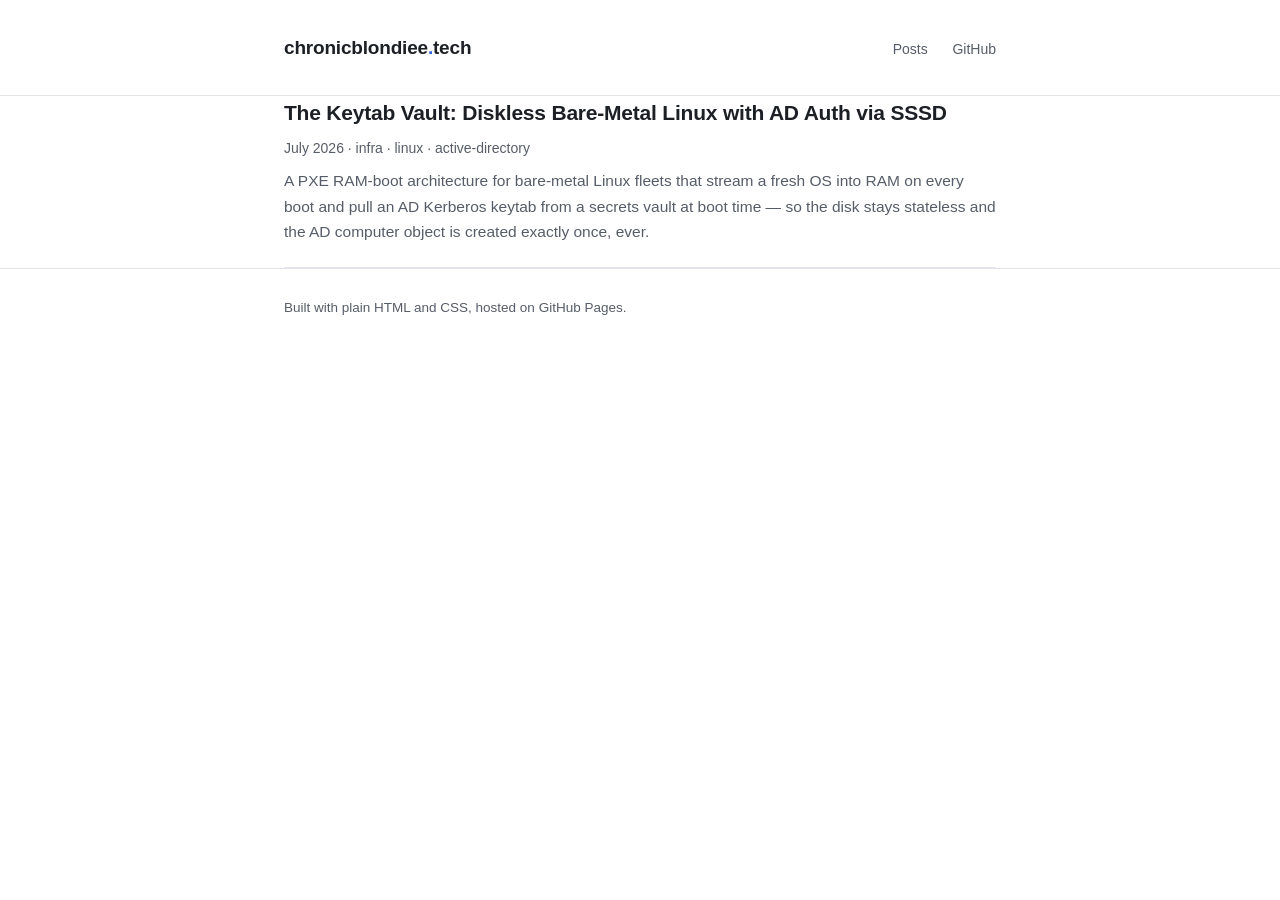
==== index.html @ 3443fa1d "Initial blog: Keytab Vault stateless bare-metal Linux + SSSD POC writeup Static HTML/CSS blog with a" ====
<!doctype html>
<html lang="en">
<head>
<meta charset="utf-8">
<meta name="viewport" content="width=device-width, initial-scale=1">
<title>chronicblondiee.tech</title>
<meta name="description" content="Notes on infrastructure, Linux systems, and things built the hard way.">
<link rel="stylesheet" href="style.css">
</head>
<body>

<header class="site">
  <div class="wrap">
    <a class="brand" href="index.html">chronicblondiee<span>.</span>tech</a>
    <nav class="site">
      <a href="index.html">Posts</a>
      <a href="https://github.com/chronicblondiee/tech-blog">GitHub</a>
    </nav>
  </div>
</header>

<main class="wrap">

  <div class="post-list-item">
    <h2><a href="posts/stateless-bare-metal-linux-sssd.html">The Keytab Vault: Diskless Bare-Metal Linux with AD Auth via SSSD</a></h2>
    <div class="post-meta">July 2026 &middot; infra &middot; linux &middot; active-directory</div>
    <p class="excerpt">
      A PXE RAM-boot architecture for bare-metal Linux fleets that stream a
      fresh OS into RAM on every boot and pull an AD Kerberos keytab from a
      secrets vault at boot time — so the disk stays stateless and the AD
      computer object is created exactly once, ever.
    </p>
  </div>

</main>

<footer class="site">
  <div class="wrap">
    Built with plain HTML and CSS, hosted on GitHub Pages.
  </div>
</footer>

</body>
</html>
---- style.css ----
:root {
  color-scheme: light dark;
  --bg: #ffffff;
  --bg-alt: #f5f6f8;
  --text: #1c1f24;
  --text-dim: #565d68;
  --accent: #2b63e0;
  --border: #e2e4e9;
  --code-bg: #f0f1f4;
  --tag-bg: #eef1f8;
}

@media (prefers-color-scheme: dark) {
  :root {
    --bg: #14161a;
    --bg-alt: #1b1e24;
    --text: #e7e9ec;
    --text-dim: #9aa1ac;
    --accent: #6d9bff;
    --border: #2b2f37;
    --code-bg: #1e2128;
    --tag-bg: #20242e;
  }
}

* { box-sizing: border-box; }

html { -webkit-text-size-adjust: 100%; }

body {
  margin: 0;
  background: var(--bg);
  color: var(--text);
  font: 17px/1.65 -apple-system, BlinkMacSystemFont, "Segoe UI", Roboto, Helvetica, Arial, sans-serif;
}

.wrap {
  max-width: 760px;
  margin: 0 auto;
  padding: 0 24px;
}

header.site {
  border-bottom: 1px solid var(--border);
  padding: 32px 0;
}

header.site .wrap {
  display: flex;
  align-items: baseline;
  justify-content: space-between;
  flex-wrap: wrap;
  gap: 8px;
}

.brand {
  font-size: 19px;
  font-weight: 700;
  color: var(--text);
  text-decoration: none;
  letter-spacing: -0.01em;
}

.brand span { color: var(--accent); }

nav.site a {
  color: var(--text-dim);
  text-decoration: none;
  margin-left: 20px;
  font-size: 14px;
}

nav.site a:hover { color: var(--accent); }

main { padding: 48px 0 80px; }

h1 {
  font-size: 32px;
  line-height: 1.25;
  letter-spacing: -0.01em;
  margin: 0 0 8px;
}

h2 {
  font-size: 22px;
  margin: 40px 0 14px;
  letter-spacing: -0.01em;
}

h3 {
  font-size: 17px;
  margin: 28px 0 10px;
}

p, ul, ol, table { margin: 0 0 16px; }

ul, ol { padding-left: 22px; }

li { margin-bottom: 6px; }

a { color: var(--accent); }

.post-meta {
  color: var(--text-dim);
  font-size: 14px;
  margin-bottom: 32px;
}

.tag {
  display: inline-block;
  background: var(--tag-bg);
  color: var(--accent);
  border-radius: 4px;
  padding: 2px 8px;
  font-size: 12px;
  font-weight: 600;
  margin-right: 6px;
}

.lede {
  font-size: 19px;
  color: var(--text-dim);
  margin-bottom: 28px;
}

code {
  background: var(--code-bg);
  border-radius: 4px;
  padding: 2px 5px;
  font-size: 0.88em;
  font-family: ui-monospace, SFMono-Regular, Menlo, Consolas, monospace;
}

pre {
  background: var(--code-bg);
  border: 1px solid var(--border);
  border-radius: 8px;
  padding: 16px 18px;
  overflow-x: auto;
  margin: 0 0 20px;
}

pre code {
  background: none;
  padding: 0;
  font-size: 13.5px;
  line-height: 1.55;
}

blockquote {
  margin: 0 0 20px;
  padding: 2px 18px;
  border-left: 3px solid var(--accent);
  color: var(--text-dim);
}

table {
  width: 100%;
  border-collapse: collapse;
  font-size: 14.5px;
}

th, td {
  text-align: left;
  padding: 8px 10px;
  border-bottom: 1px solid var(--border);
}

th { color: var(--text-dim); font-weight: 600; }

hr {
  border: none;
  border-top: 1px solid var(--border);
  margin: 40px 0;
}

.post-list-item {
  padding: 22px 0;
  border-bottom: 1px solid var(--border);
}

.post-list-item:first-child { padding-top: 0; }

.post-list-item h2 {
  margin: 0 0 6px;
  font-size: 21px;
}

.post-list-item a { text-decoration: none; color: var(--text); }
.post-list-item a:hover { color: var(--accent); }

.post-list-item .post-meta { margin-bottom: 8px; }

.post-list-item .excerpt {
  color: var(--text-dim);
  font-size: 15.5px;
  margin: 0;
}

footer.site {
  border-top: 1px solid var(--border);
  padding: 28px 0 60px;
  color: var(--text-dim);
  font-size: 13.5px;
}

.diagram {
  background: var(--code-bg);
  border: 1px solid var(--border);
  border-radius: 8px;
  padding: 18px 20px;
  overflow-x: auto;
  font-family: ui-monospace, SFMono-Regular, Menlo, Consolas, monospace;
  font-size: 13px;
  line-height: 1.6;
  white-space: pre;
  margin: 0 0 20px;
}

.back-link {
  display: inline-block;
  margin-bottom: 24px;
  font-size: 14px;
}
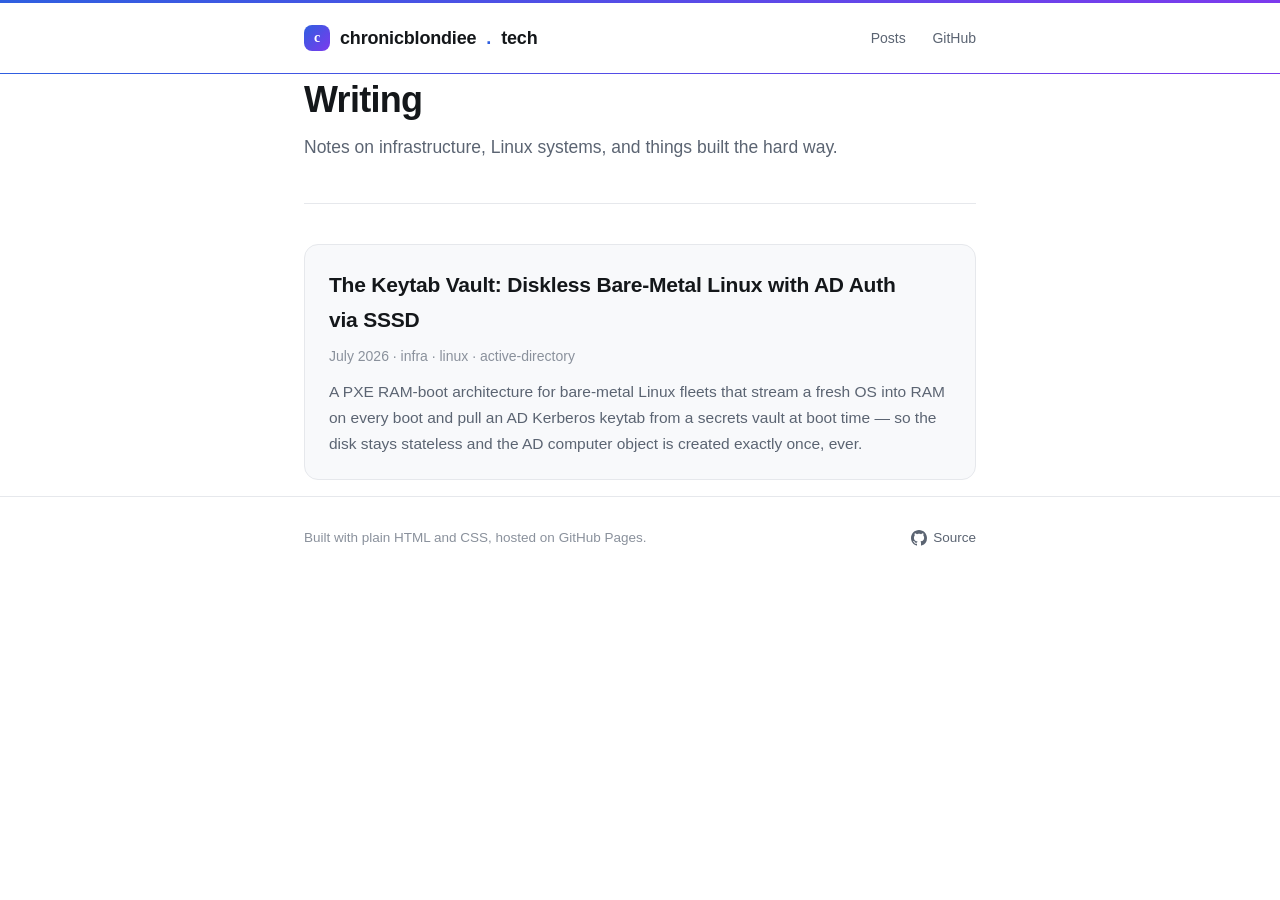
==== commit 431d11b4: "Restyle blog: sticky gradient header, card-style post list, richer typography Adds a logo mark + fav" ====
--- a/index.html
+++ b/index.html
@@ -5,13 +5,19 @@
 <meta name="viewport" content="width=device-width, initial-scale=1">
 <title>chronicblondiee.tech</title>
 <meta name="description" content="Notes on infrastructure, Linux systems, and things built the hard way.">
+<link rel="icon" type="image/svg+xml" href="favicon.svg">
+<meta property="og:title" content="chronicblondiee.tech">
+<meta property="og:description" content="Notes on infrastructure, Linux systems, and things built the hard way.">
+<meta property="og:type" content="website">
+<meta property="og:url" content="https://chronicblondiee.github.io/tech-blog/">
+<meta name="twitter:card" content="summary">
 <link rel="stylesheet" href="style.css">
 </head>
 <body>
 
 <header class="site">
   <div class="wrap">
-    <a class="brand" href="index.html">chronicblondiee<span>.</span>tech</a>
+    <a class="brand" href="index.html"><span class="logo-mark">c</span>chronicblondiee<span class="dot">.</span>tech</a>
     <nav class="site">
       <a href="index.html">Posts</a>
       <a href="https://github.com/chronicblondiee/tech-blog">GitHub</a>
@@ -21,8 +27,13 @@
 
 <main class="wrap">
 
-  <div class="post-list-item">
-    <h2><a href="posts/stateless-bare-metal-linux-sssd.html">The Keytab Vault: Diskless Bare-Metal Linux with AD Auth via SSSD</a></h2>
+  <div class="intro">
+    <h1>Writing</h1>
+    <p>Notes on infrastructure, Linux systems, and things built the hard way.</p>
+  </div>
+
+  <a class="post-list-item" href="posts/stateless-bare-metal-linux-sssd.html">
+    <h2>The Keytab Vault: Diskless Bare-Metal Linux with AD Auth via SSSD</h2>
     <div class="post-meta">July 2026 &middot; infra &middot; linux &middot; active-directory</div>
     <p class="excerpt">
       A PXE RAM-boot architecture for bare-metal Linux fleets that stream a
@@ -30,13 +41,17 @@
       secrets vault at boot time — so the disk stays stateless and the AD
       computer object is created exactly once, ever.
     </p>
-  </div>
+  </a>
 
 </main>
 
 <footer class="site">
   <div class="wrap">
-    Built with plain HTML and CSS, hosted on GitHub Pages.
+    <span>Built with plain HTML and CSS, hosted on GitHub Pages.</span>
+    <a href="https://github.com/chronicblondiee/tech-blog">
+      <svg viewBox="0 0 16 16" aria-hidden="true"><path d="M8 0C3.58 0 0 3.58 0 8c0 3.54 2.29 6.53 5.47 7.59.4.07.55-.17.55-.38 0-.19-.01-.82-.01-1.49-2.01.37-2.53-.49-2.69-.94-.09-.23-.48-.94-.82-1.13-.28-.15-.68-.52-.01-.53.63-.01 1.08.58 1.23.82.72 1.21 1.87.87 2.33.66.07-.52.28-.87.51-1.07-1.78-.2-3.64-.89-3.64-3.95 0-.87.31-1.59.82-2.15-.08-.2-.36-1.02.08-2.12 0 0 .67-.21 2.2.82.64-.18 1.32-.27 2-.27.68 0 1.36.09 2 .27 1.53-1.04 2.2-.82 2.2-.82.44 1.1.16 1.92.08 2.12.51.56.82 1.27.82 2.15 0 3.07-1.87 3.75-3.65 3.95.29.25.54.73.54 1.48 0 1.07-.01 1.93-.01 2.2 0 .21.15.46.55.38A8.01 8.01 0 0 0 16 8c0-4.42-3.58-8-8-8Z"/></svg>
+      <span>Source</span>
+    </a>
   </div>
 </footer>
 
--- a/style.css
+++ b/style.css
@@ -1,107 +1,190 @@
 :root {
   color-scheme: light dark;
   --bg: #ffffff;
-  --bg-alt: #f5f6f8;
-  --text: #1c1f24;
-  --text-dim: #565d68;
-  --accent: #2b63e0;
-  --border: #e2e4e9;
-  --code-bg: #f0f1f4;
-  --tag-bg: #eef1f8;
+  --bg-soft: #f8f9fb;
+  --text: #14171a;
+  --text-dim: #5b6472;
+  --text-faint: #8a919c;
+  --accent: #2f5fe0;
+  --accent-2: #7c3aed;
+  --border: #e6e8ec;
+  --code-bg: #f3f4f7;
+  --tag-bg: #eef1fb;
+  --shadow: rgba(20, 23, 26, 0.08);
+  --header-bg: rgba(255, 255, 255, 0.75);
 }
 
 @media (prefers-color-scheme: dark) {
   :root {
-    --bg: #14161a;
-    --bg-alt: #1b1e24;
-    --text: #e7e9ec;
+    --bg: #0f1115;
+    --bg-soft: #15181d;
+    --text: #e8eaed;
     --text-dim: #9aa1ac;
-    --accent: #6d9bff;
-    --border: #2b2f37;
-    --code-bg: #1e2128;
-    --tag-bg: #20242e;
+    --text-faint: #6b7280;
+    --accent: #7c9dff;
+    --accent-2: #a78bfa;
+    --border: #23262d;
+    --code-bg: #1a1d23;
+    --tag-bg: #1c2030;
+    --shadow: rgba(0, 0, 0, 0.45);
+    --header-bg: rgba(15, 17, 21, 0.7);
   }
 }
 
 * { box-sizing: border-box; }
 
-html { -webkit-text-size-adjust: 100%; }
+html {
+  -webkit-text-size-adjust: 100%;
+  scroll-behavior: smooth;
+}
 
 body {
   margin: 0;
   background: var(--bg);
   color: var(--text);
-  font: 17px/1.65 -apple-system, BlinkMacSystemFont, "Segoe UI", Roboto, Helvetica, Arial, sans-serif;
+  font: 17px/1.68 -apple-system, BlinkMacSystemFont, "Segoe UI", Roboto, Helvetica, Arial, sans-serif;
+  -webkit-font-smoothing: antialiased;
+  text-rendering: optimizeLegibility;
+}
+
+::selection {
+  background: var(--accent);
+  color: #fff;
+}
+
+a { color: var(--accent); }
+
+a:focus-visible, button:focus-visible {
+  outline: 2px solid var(--accent);
+  outline-offset: 3px;
+  border-radius: 2px;
 }
 
 .wrap {
-  max-width: 760px;
+  max-width: 720px;
   margin: 0 auto;
   padding: 0 24px;
 }
 
 header.site {
+  position: sticky;
+  top: 0;
+  z-index: 20;
+  border-top: 3px solid var(--accent);
+  border-image: linear-gradient(90deg, var(--accent), var(--accent-2)) 1;
   border-bottom: 1px solid var(--border);
-  padding: 32px 0;
+  background: var(--bg);
+  background: var(--header-bg);
+  backdrop-filter: blur(10px);
+  -webkit-backdrop-filter: blur(10px);
+  padding: 20px 0;
 }
 
 header.site .wrap {
   display: flex;
-  align-items: baseline;
+  align-items: center;
   justify-content: space-between;
   flex-wrap: wrap;
-  gap: 8px;
+  gap: 10px;
 }
 
 .brand {
-  font-size: 19px;
+  display: inline-flex;
+  align-items: center;
+  gap: 10px;
+  font-size: 18px;
   font-weight: 700;
   color: var(--text);
   text-decoration: none;
   letter-spacing: -0.01em;
 }
 
-.brand span { color: var(--accent); }
+.brand:hover { color: var(--text); }
+
+.brand .dot { color: var(--accent); }
+
+.logo-mark {
+  display: inline-flex;
+  align-items: center;
+  justify-content: center;
+  width: 26px;
+  height: 26px;
+  border-radius: 8px;
+  background: linear-gradient(135deg, var(--accent), var(--accent-2));
+  color: #fff;
+  font-family: Georgia, "Times New Roman", serif;
+  font-weight: 700;
+  font-size: 14px;
+  line-height: 1;
+  flex-shrink: 0;
+}
 
 nav.site a {
+  position: relative;
   color: var(--text-dim);
   text-decoration: none;
-  margin-left: 20px;
+  margin-left: 22px;
   font-size: 14px;
+  transition: color 0.15s ease;
+}
+
+nav.site a::after {
+  content: "";
+  position: absolute;
+  left: 0;
+  right: 0;
+  bottom: -4px;
+  height: 1px;
+  background: var(--accent);
+  transform: scaleX(0);
+  transform-origin: right;
+  transition: transform 0.2s ease;
 }
 
 nav.site a:hover { color: var(--accent); }
-
-main { padding: 48px 0 80px; }
+nav.site a:hover::after { transform: scaleX(1); transform-origin: left; }
+
+main { padding: 56px 0 90px; }
 
 h1 {
-  font-size: 32px;
-  line-height: 1.25;
-  letter-spacing: -0.01em;
-  margin: 0 0 8px;
+  font-size: clamp(28px, 4.5vw, 36px);
+  font-weight: 800;
+  line-height: 1.2;
+  letter-spacing: -0.02em;
+  margin: 0 0 10px;
 }
 
 h2 {
   font-size: 22px;
-  margin: 40px 0 14px;
+  font-weight: 700;
+  margin: 44px 0 14px;
   letter-spacing: -0.01em;
 }
 
 h3 {
   font-size: 17px;
+  font-weight: 700;
   margin: 28px 0 10px;
 }
 
-p, ul, ol, table { margin: 0 0 16px; }
+p, ul, ol, table { margin: 0 0 17px; }
 
 ul, ol { padding-left: 22px; }
 
-li { margin-bottom: 6px; }
-
-a { color: var(--accent); }
+li { margin-bottom: 7px; }
+
+a {
+  text-underline-offset: 3px;
+  text-decoration-color: color-mix(in srgb, var(--accent) 45%, transparent);
+  transition: text-decoration-color 0.15s ease, color 0.15s ease;
+}
+
+a:hover {
+  text-decoration-color: var(--accent);
+}
 
 .post-meta {
-  color: var(--text-dim);
+  color: var(--text-faint);
   font-size: 14px;
   margin-bottom: 32px;
 }
@@ -110,48 +193,68 @@
   display: inline-block;
   background: var(--tag-bg);
   color: var(--accent);
-  border-radius: 4px;
-  padding: 2px 8px;
+  border: 1px solid color-mix(in srgb, var(--accent) 25%, transparent);
+  border-radius: 999px;
+  padding: 3px 11px;
   font-size: 12px;
   font-weight: 600;
+  letter-spacing: 0.01em;
   margin-right: 6px;
 }
 
 .lede {
-  font-size: 19px;
-  color: var(--text-dim);
-  margin-bottom: 28px;
+  font-size: 19.5px;
+  line-height: 1.6;
+  color: var(--text-dim);
+  margin-bottom: 30px;
 }
 
 code {
   background: var(--code-bg);
-  border-radius: 4px;
-  padding: 2px 5px;
-  font-size: 0.88em;
+  border: 1px solid var(--border);
+  border-radius: 5px;
+  padding: 2px 6px;
+  font-size: 0.86em;
   font-family: ui-monospace, SFMono-Regular, Menlo, Consolas, monospace;
 }
 
 pre {
+  position: relative;
   background: var(--code-bg);
   border: 1px solid var(--border);
-  border-radius: 8px;
-  padding: 16px 18px;
+  border-radius: 10px;
+  padding: 34px 20px 20px;
   overflow-x: auto;
-  margin: 0 0 20px;
+  margin: 0 0 22px;
+  box-shadow: inset 0 1px 0 rgba(255, 255, 255, 0.02);
+}
+
+pre::before {
+  content: "\25CF \25CF \25CF";
+  position: absolute;
+  top: 12px;
+  left: 16px;
+  font-size: 9px;
+  letter-spacing: 4px;
+  color: var(--text-faint);
+  opacity: 0.5;
 }
 
 pre code {
   background: none;
+  border: none;
   padding: 0;
   font-size: 13.5px;
-  line-height: 1.55;
+  line-height: 1.6;
 }
 
 blockquote {
+  position: relative;
   margin: 0 0 20px;
-  padding: 2px 18px;
+  padding: 4px 20px 4px 24px;
   border-left: 3px solid var(--accent);
   color: var(--text-dim);
+  font-style: italic;
 }
 
 table {
@@ -162,7 +265,7 @@
 
 th, td {
   text-align: left;
-  padding: 8px 10px;
+  padding: 9px 12px;
   border-bottom: 1px solid var(--border);
 }
 
@@ -171,25 +274,50 @@
 hr {
   border: none;
   border-top: 1px solid var(--border);
-  margin: 40px 0;
+  margin: 44px 0;
 }
 
 .post-list-item {
-  padding: 22px 0;
-  border-bottom: 1px solid var(--border);
-}
-
-.post-list-item:first-child { padding-top: 0; }
+  display: block;
+  padding: 22px 24px;
+  margin-bottom: 16px;
+  background: var(--bg-soft);
+  border: 1px solid var(--border);
+  border-radius: 14px;
+  text-decoration: none;
+  color: inherit;
+  transition: transform 0.18s ease, box-shadow 0.18s ease, border-color 0.18s ease;
+}
+
+.post-list-item:hover {
+  transform: translateY(-3px);
+  border-color: color-mix(in srgb, var(--accent) 40%, var(--border));
+  box-shadow: 0 10px 28px -12px var(--shadow);
+}
 
 .post-list-item h2 {
-  margin: 0 0 6px;
+  display: inline-flex;
+  align-items: center;
+  gap: 6px;
+  margin: 0 0 8px;
   font-size: 21px;
-}
-
-.post-list-item a { text-decoration: none; color: var(--text); }
-.post-list-item a:hover { color: var(--accent); }
-
-.post-list-item .post-meta { margin-bottom: 8px; }
+  color: var(--text);
+}
+
+.post-list-item h2::after {
+  content: "\2192";
+  color: var(--accent);
+  opacity: 0;
+  transform: translateX(-4px);
+  transition: opacity 0.18s ease, transform 0.18s ease;
+}
+
+.post-list-item:hover h2::after {
+  opacity: 1;
+  transform: translateX(0);
+}
+
+.post-list-item .post-meta { margin-bottom: 10px; }
 
 .post-list-item .excerpt {
   color: var(--text-dim);
@@ -197,28 +325,94 @@
   margin: 0;
 }
 
+.intro {
+  padding: 4px 0 40px;
+  border-bottom: 1px solid var(--border);
+  margin-bottom: 40px;
+}
+
+.intro h1 {
+  margin-bottom: 12px;
+}
+
+.intro p {
+  color: var(--text-dim);
+  font-size: 17.5px;
+  margin: 0;
+  max-width: 56ch;
+}
+
 footer.site {
   border-top: 1px solid var(--border);
-  padding: 28px 0 60px;
-  color: var(--text-dim);
+  padding: 30px 0 64px;
+}
+
+footer.site .wrap {
+  display: flex;
+  align-items: center;
+  justify-content: space-between;
+  flex-wrap: wrap;
+  gap: 10px;
+  color: var(--text-faint);
   font-size: 13.5px;
 }
 
+footer.site a {
+  display: inline-flex;
+  align-items: center;
+  gap: 6px;
+  color: var(--text-dim);
+  text-decoration: none;
+}
+
+footer.site a:hover { color: var(--accent); }
+
+footer.site svg { width: 16px; height: 16px; fill: currentColor; }
+
 .diagram {
+  position: relative;
   background: var(--code-bg);
   border: 1px solid var(--border);
-  border-radius: 8px;
-  padding: 18px 20px;
+  border-radius: 10px;
+  padding: 34px 20px 20px;
   overflow-x: auto;
   font-family: ui-monospace, SFMono-Regular, Menlo, Consolas, monospace;
   font-size: 13px;
-  line-height: 1.6;
+  line-height: 1.65;
   white-space: pre;
-  margin: 0 0 20px;
+  margin: 0 0 22px;
+}
+
+.diagram::before {
+  content: "\25CF \25CF \25CF";
+  position: absolute;
+  top: 12px;
+  left: 16px;
+  font-size: 9px;
+  letter-spacing: 4px;
+  color: var(--text-faint);
+  opacity: 0.5;
 }
 
 .back-link {
-  display: inline-block;
-  margin-bottom: 24px;
+  display: inline-flex;
+  align-items: center;
+  gap: 6px;
+  margin-bottom: 28px;
   font-size: 14px;
-}
+  text-decoration: none;
+  color: var(--text-dim);
+  transition: color 0.15s ease, gap 0.15s ease;
+}
+
+.back-link:hover {
+  color: var(--accent);
+  gap: 9px;
+}
+
+@media (max-width: 600px) {
+  main { padding: 40px 0 70px; }
+  h1 { font-size: 26px; }
+  .post-list-item { padding: 18px; }
+  nav.site a { margin-left: 14px; }
+}
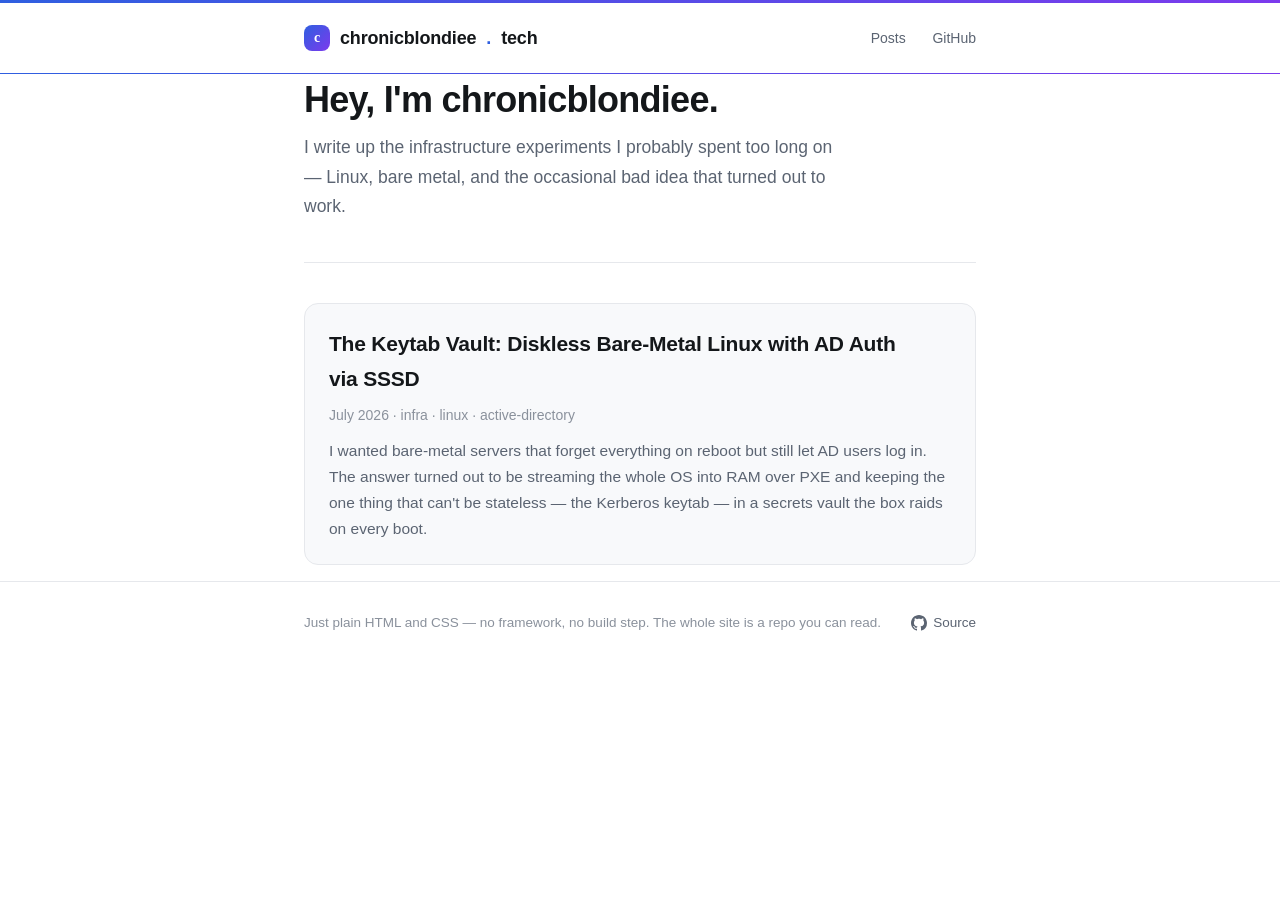
==== commit c11ba64a: "Rewrite site copy in first person for a warmer, more human voice Homepage now opens with a personal " ====
--- a/index.html
+++ b/index.html
@@ -4,10 +4,10 @@
 <meta charset="utf-8">
 <meta name="viewport" content="width=device-width, initial-scale=1">
 <title>chronicblondiee.tech</title>
-<meta name="description" content="Notes on infrastructure, Linux systems, and things built the hard way.">
+<meta name="description" content="I'm chronicblondiee, and I write up the infrastructure experiments I probably spent too long on — Linux, bare metal, and the occasional bad idea that worked.">
 <link rel="icon" type="image/svg+xml" href="favicon.svg">
 <meta property="og:title" content="chronicblondiee.tech">
-<meta property="og:description" content="Notes on infrastructure, Linux systems, and things built the hard way.">
+<meta property="og:description" content="I'm chronicblondiee, and I write up the infrastructure experiments I probably spent too long on — Linux, bare metal, and the occasional bad idea that worked.">
 <meta property="og:type" content="website">
 <meta property="og:url" content="https://chronicblondiee.github.io/tech-blog/">
 <meta name="twitter:card" content="summary">
@@ -28,18 +28,18 @@
 <main class="wrap">
 
   <div class="intro">
-    <h1>Writing</h1>
-    <p>Notes on infrastructure, Linux systems, and things built the hard way.</p>
+    <h1>Hey, I'm chronicblondiee.</h1>
+    <p>I write up the infrastructure experiments I probably spent too long on — Linux, bare metal, and the occasional bad idea that turned out to work.</p>
   </div>
 
   <a class="post-list-item" href="posts/stateless-bare-metal-linux-sssd.html">
     <h2>The Keytab Vault: Diskless Bare-Metal Linux with AD Auth via SSSD</h2>
     <div class="post-meta">July 2026 &middot; infra &middot; linux &middot; active-directory</div>
     <p class="excerpt">
-      A PXE RAM-boot architecture for bare-metal Linux fleets that stream a
-      fresh OS into RAM on every boot and pull an AD Kerberos keytab from a
-      secrets vault at boot time — so the disk stays stateless and the AD
-      computer object is created exactly once, ever.
+      I wanted bare-metal servers that forget everything on reboot but still
+      let AD users log in. The answer turned out to be streaming the whole OS
+      into RAM over PXE and keeping the one thing that can't be stateless —
+      the Kerberos keytab — in a secrets vault the box raids on every boot.
     </p>
   </a>
 
@@ -47,7 +47,7 @@
 
 <footer class="site">
   <div class="wrap">
-    <span>Built with plain HTML and CSS, hosted on GitHub Pages.</span>
+    <span>Just plain HTML and CSS — no framework, no build step. The whole site is a repo you can read.</span>
     <a href="https://github.com/chronicblondiee/tech-blog">
       <svg viewBox="0 0 16 16" aria-hidden="true"><path d="M8 0C3.58 0 0 3.58 0 8c0 3.54 2.29 6.53 5.47 7.59.4.07.55-.17.55-.38 0-.19-.01-.82-.01-1.49-2.01.37-2.53-.49-2.69-.94-.09-.23-.48-.94-.82-1.13-.28-.15-.68-.52-.01-.53.63-.01 1.08.58 1.23.82.72 1.21 1.87.87 2.33.66.07-.52.28-.87.51-1.07-1.78-.2-3.64-.89-3.64-3.95 0-.87.31-1.59.82-2.15-.08-.2-.36-1.02.08-2.12 0 0 .67-.21 2.2.82.64-.18 1.32-.27 2-.27.68 0 1.36.09 2 .27 1.53-1.04 2.2-.82 2.2-.82.44 1.1.16 1.92.08 2.12.51.56.82 1.27.82 2.15 0 3.07-1.87 3.75-3.65 3.95.29.25.54.73.54 1.48 0 1.07-.01 1.93-.01 2.2 0 .21.15.46.55.38A8.01 8.01 0 0 0 16 8c0-4.42-3.58-8-8-8Z"/></svg>
       <span>Source</span>
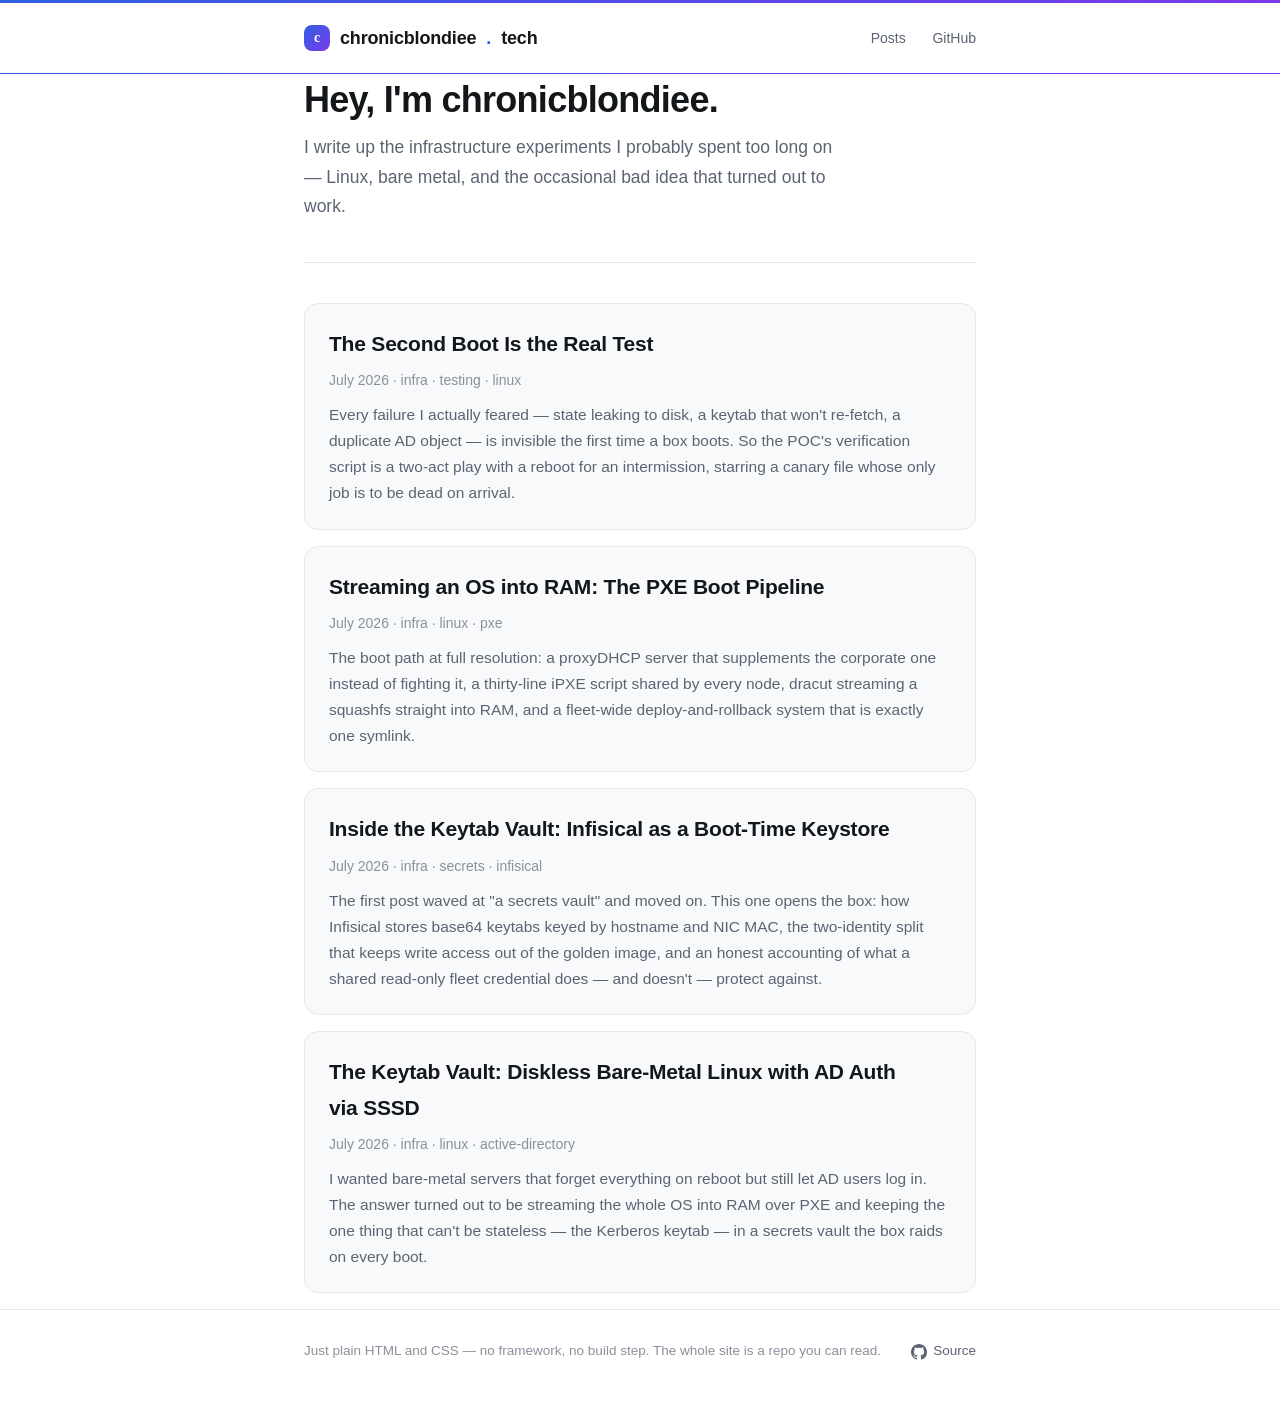
==== commit 7783101a: "Add three POC deep-dive posts: keystore, PXE pipeline, verification - Inside the Keytab Vault: Infis" ====
--- a/index.html
+++ b/index.html
@@ -32,6 +32,42 @@
     <p>I write up the infrastructure experiments I probably spent too long on — Linux, bare metal, and the occasional bad idea that turned out to work.</p>
   </div>
 
+  <a class="post-list-item" href="posts/second-boot-is-the-real-test.html">
+    <h2>The Second Boot Is the Real Test</h2>
+    <div class="post-meta">July 2026 &middot; infra &middot; testing &middot; linux</div>
+    <p class="excerpt">
+      Every failure I actually feared — state leaking to disk, a keytab that
+      won't re-fetch, a duplicate AD object — is invisible the first time a
+      box boots. So the POC's verification script is a two-act play with a
+      reboot for an intermission, starring a canary file whose only job is
+      to be dead on arrival.
+    </p>
+  </a>
+
+  <a class="post-list-item" href="posts/pxe-ram-boot-pipeline.html">
+    <h2>Streaming an OS into RAM: The PXE Boot Pipeline</h2>
+    <div class="post-meta">July 2026 &middot; infra &middot; linux &middot; pxe</div>
+    <p class="excerpt">
+      The boot path at full resolution: a proxyDHCP server that supplements
+      the corporate one instead of fighting it, a thirty-line iPXE script
+      shared by every node, dracut streaming a squashfs straight into RAM,
+      and a fleet-wide deploy-and-rollback system that is exactly one
+      symlink.
+    </p>
+  </a>
+
+  <a class="post-list-item" href="posts/inside-the-keytab-vault-infisical.html">
+    <h2>Inside the Keytab Vault: Infisical as a Boot-Time Keystore</h2>
+    <div class="post-meta">July 2026 &middot; infra &middot; secrets &middot; infisical</div>
+    <p class="excerpt">
+      The first post waved at "a secrets vault" and moved on. This one opens
+      the box: how Infisical stores base64 keytabs keyed by hostname and NIC
+      MAC, the two-identity split that keeps write access out of the golden
+      image, and an honest accounting of what a shared read-only fleet
+      credential does — and doesn't — protect against.
+    </p>
+  </a>
+
   <a class="post-list-item" href="posts/stateless-bare-metal-linux-sssd.html">
     <h2>The Keytab Vault: Diskless Bare-Metal Linux with AD Auth via SSSD</h2>
     <div class="post-meta">July 2026 &middot; infra &middot; linux &middot; active-directory</div>
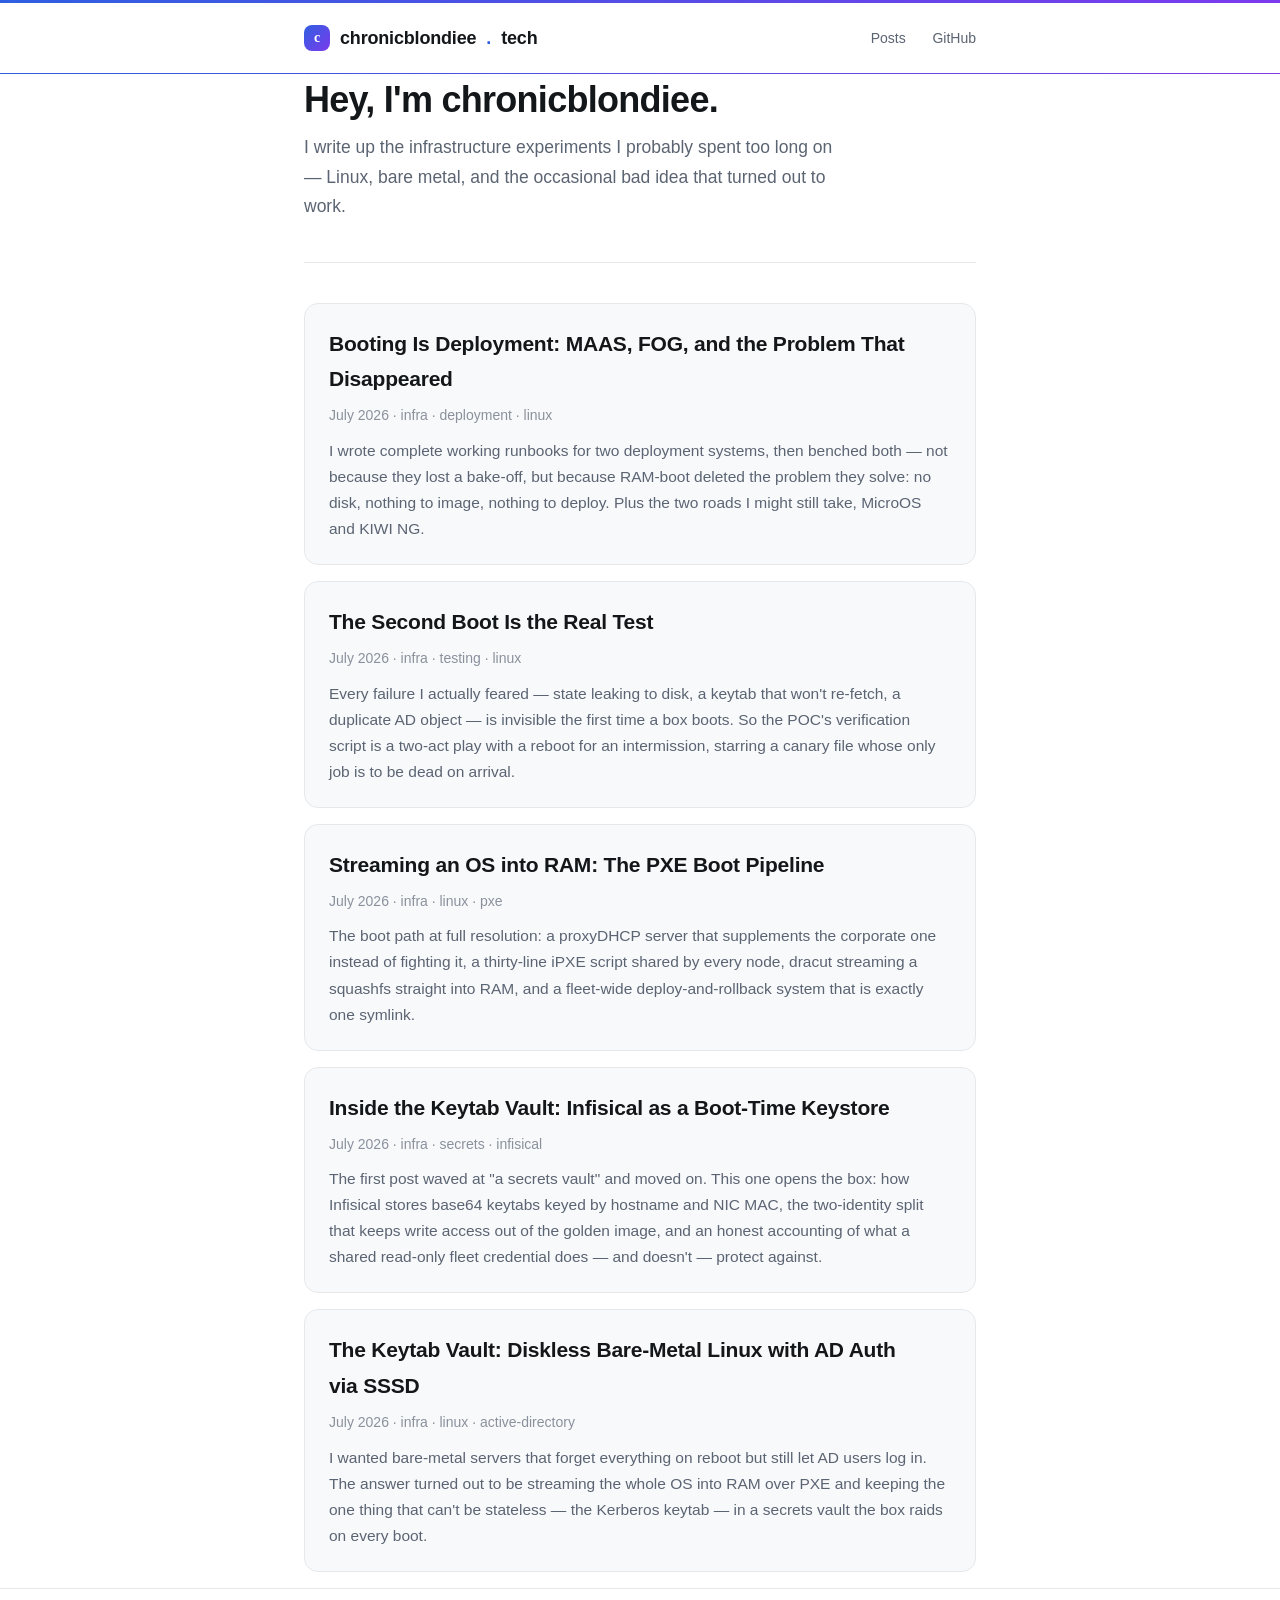
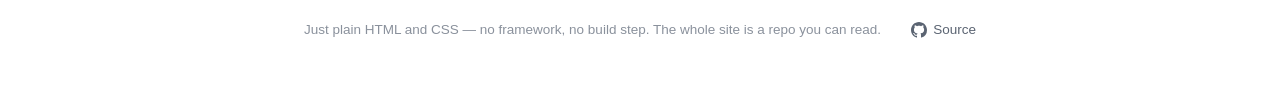
==== commit e92cf845: "Add post: Booting Is Deployment (MAAS, FOG, and the deleted problem) With its index card and README " ====
--- a/index.html
+++ b/index.html
@@ -31,6 +31,17 @@
     <h1>Hey, I'm chronicblondiee.</h1>
     <p>I write up the infrastructure experiments I probably spent too long on — Linux, bare metal, and the occasional bad idea that turned out to work.</p>
   </div>
+
+  <a class="post-list-item" href="posts/booting-is-deployment.html">
+    <h2>Booting Is Deployment: MAAS, FOG, and the Problem That Disappeared</h2>
+    <div class="post-meta">July 2026 &middot; infra &middot; deployment &middot; linux</div>
+    <p class="excerpt">
+      I wrote complete working runbooks for two deployment systems, then
+      benched both — not because they lost a bake-off, but because RAM-boot
+      deleted the problem they solve: no disk, nothing to image, nothing to
+      deploy. Plus the two roads I might still take, MicroOS and KIWI NG.
+    </p>
+  </a>
 
   <a class="post-list-item" href="posts/second-boot-is-the-real-test.html">
     <h2>The Second Boot Is the Real Test</h2>
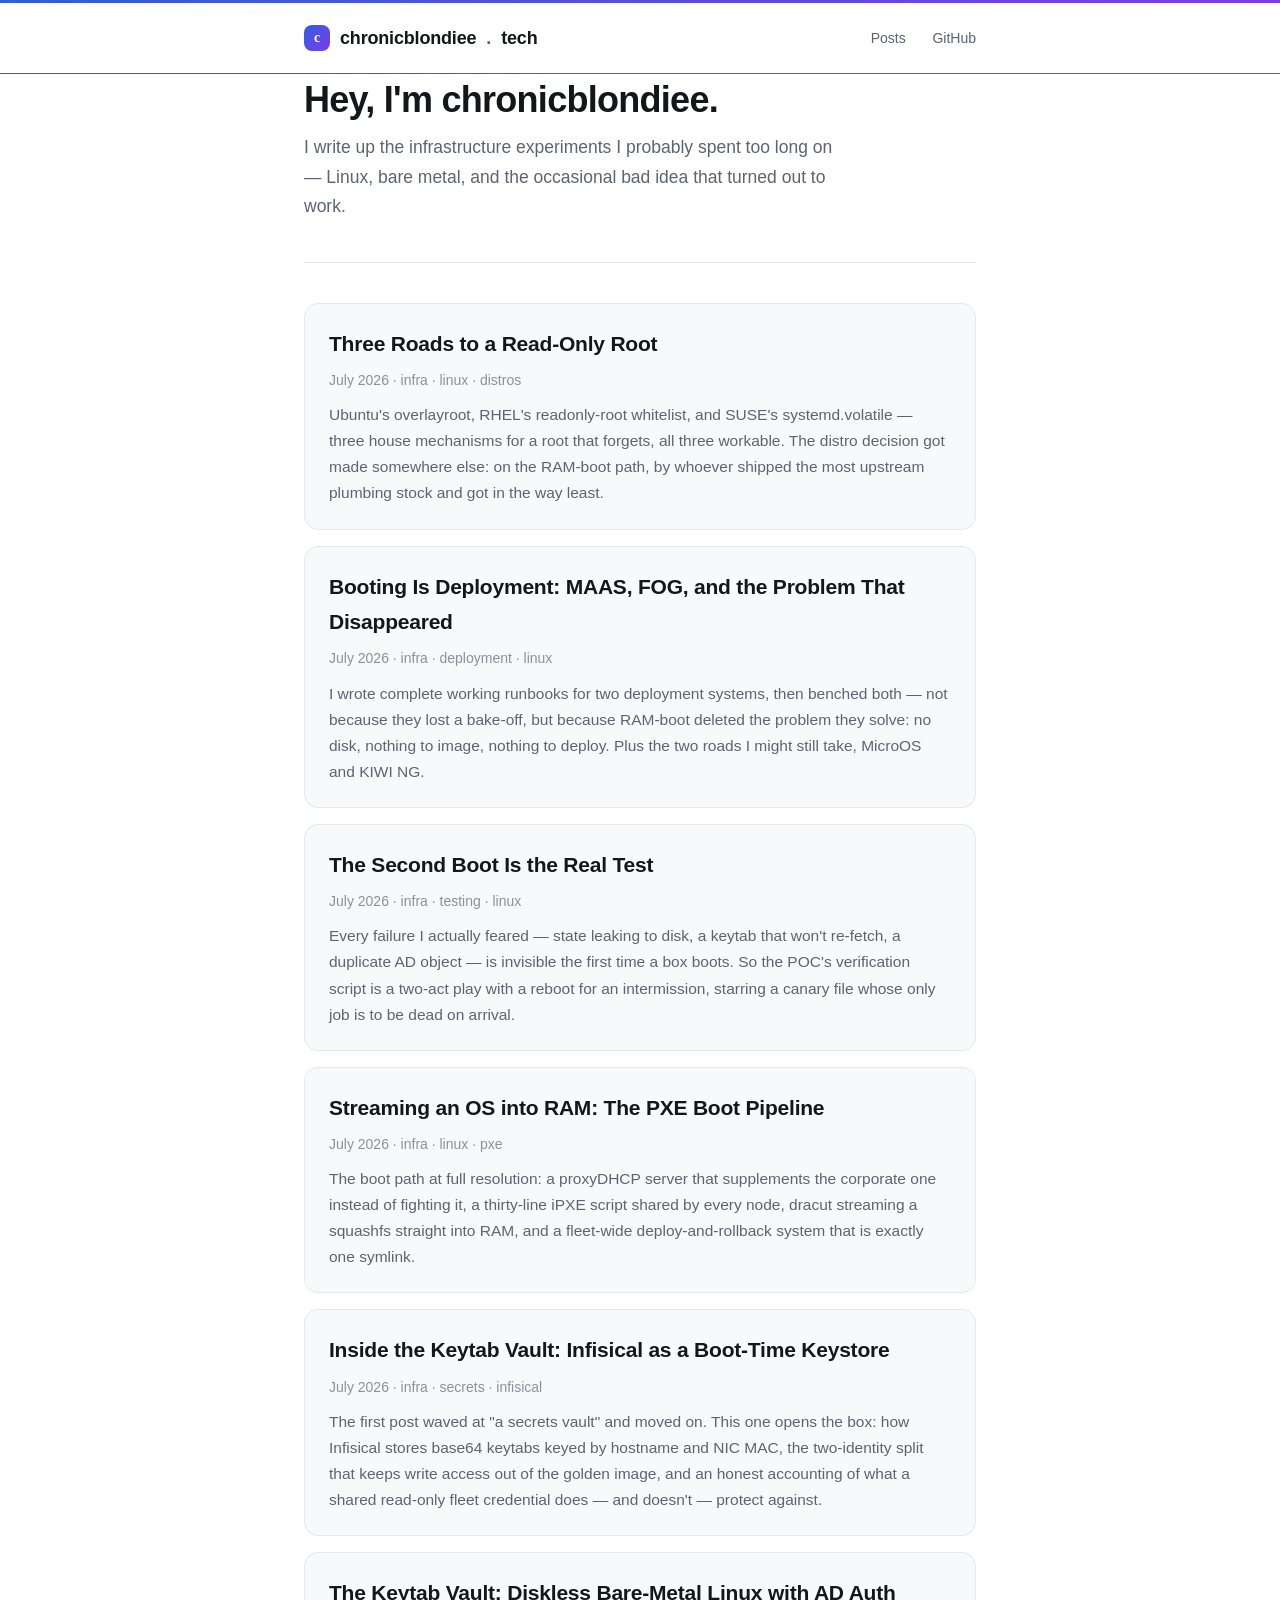
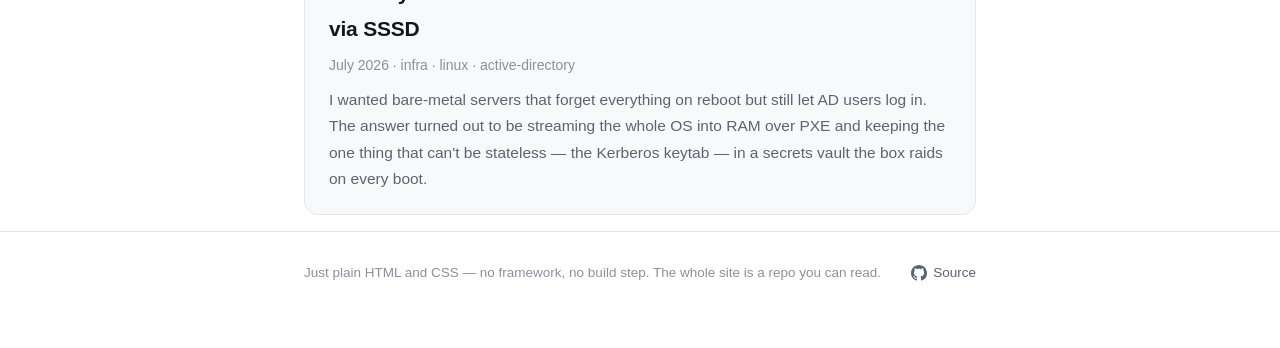
==== commit b908416b: "Add post: Three Roads to a Read-Only Root (the distro decision) With its index card and README entry" ====
--- a/index.html
+++ b/index.html
@@ -31,6 +31,18 @@
     <h1>Hey, I'm chronicblondiee.</h1>
     <p>I write up the infrastructure experiments I probably spent too long on — Linux, bare metal, and the occasional bad idea that turned out to work.</p>
   </div>
+
+  <a class="post-list-item" href="posts/three-roads-to-a-readonly-root.html">
+    <h2>Three Roads to a Read-Only Root</h2>
+    <div class="post-meta">July 2026 &middot; infra &middot; linux &middot; distros</div>
+    <p class="excerpt">
+      Ubuntu's overlayroot, RHEL's readonly-root whitelist, and SUSE's
+      systemd.volatile — three house mechanisms for a root that forgets,
+      all three workable. The distro decision got made somewhere else:
+      on the RAM-boot path, by whoever shipped the most upstream plumbing
+      stock and got in the way least.
+    </p>
+  </a>
 
   <a class="post-list-item" href="posts/booting-is-deployment.html">
     <h2>Booting Is Deployment: MAAS, FOG, and the Problem That Disappeared</h2>
